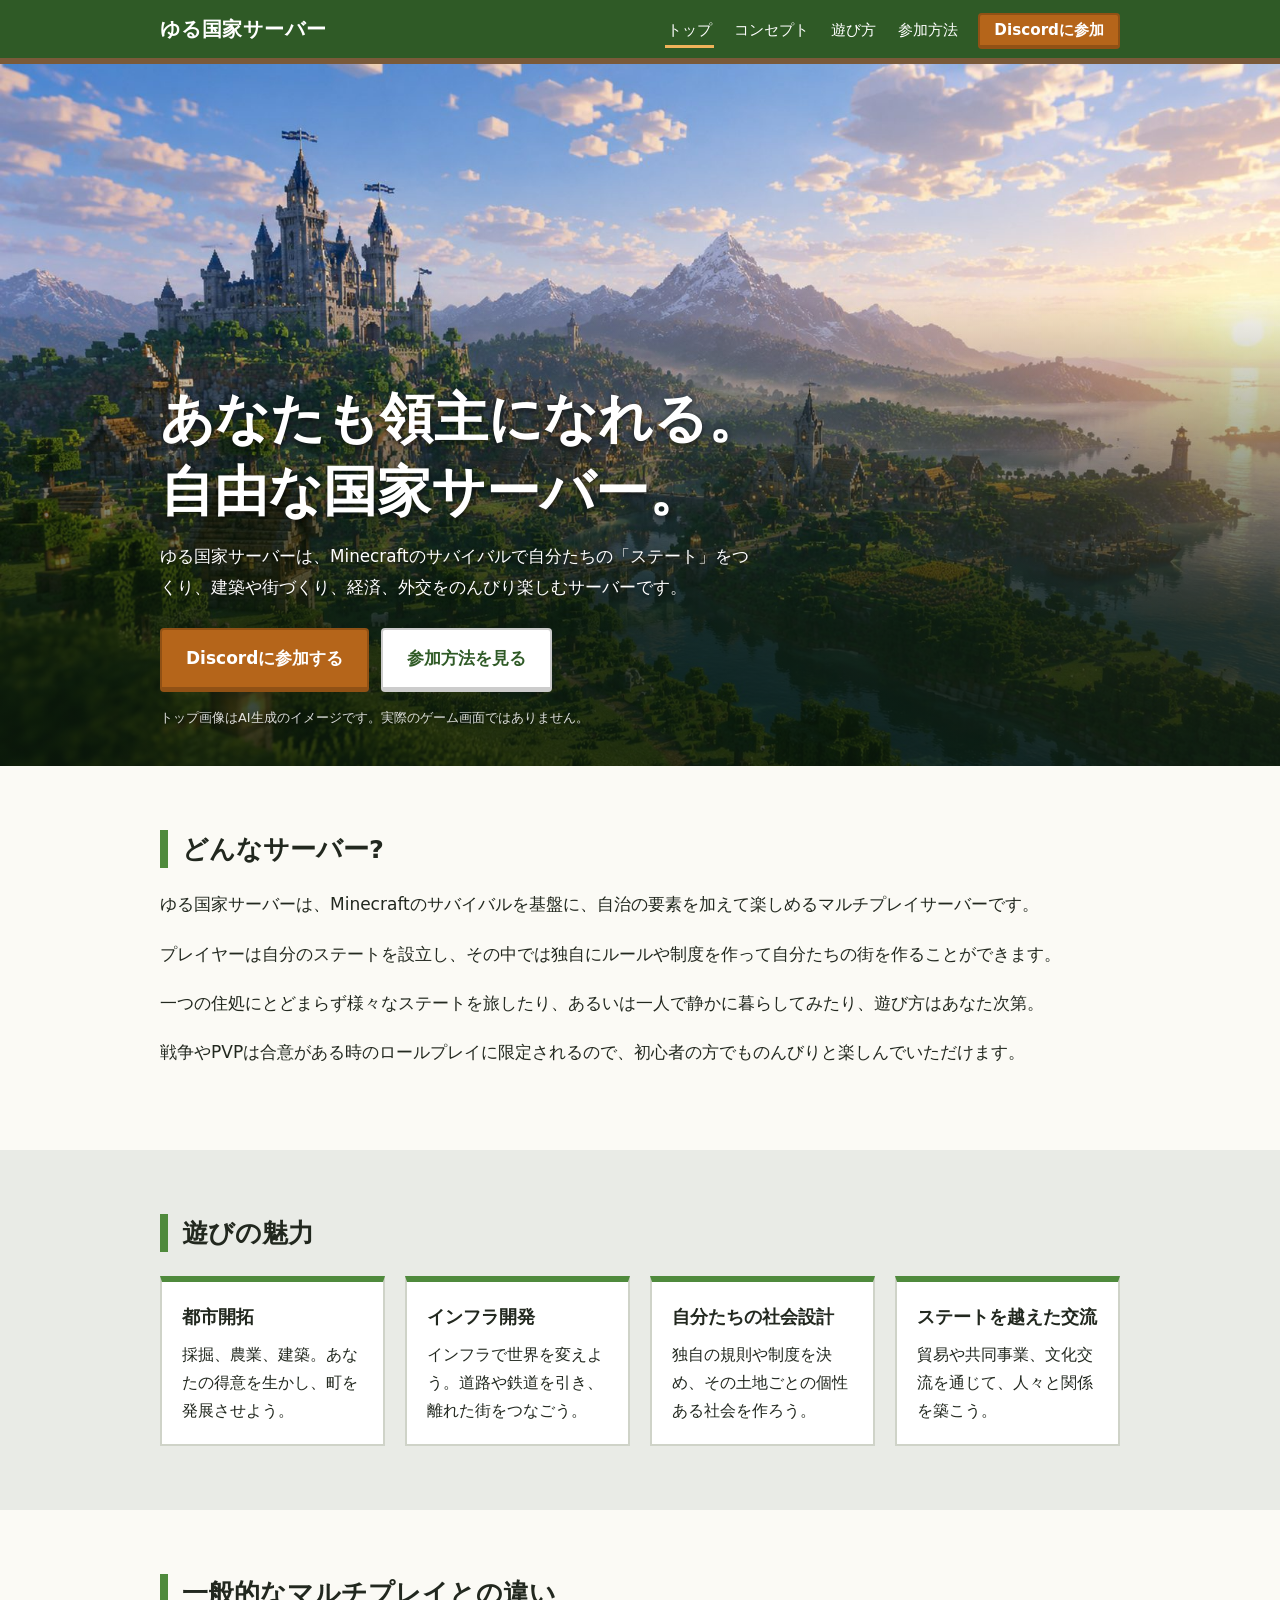
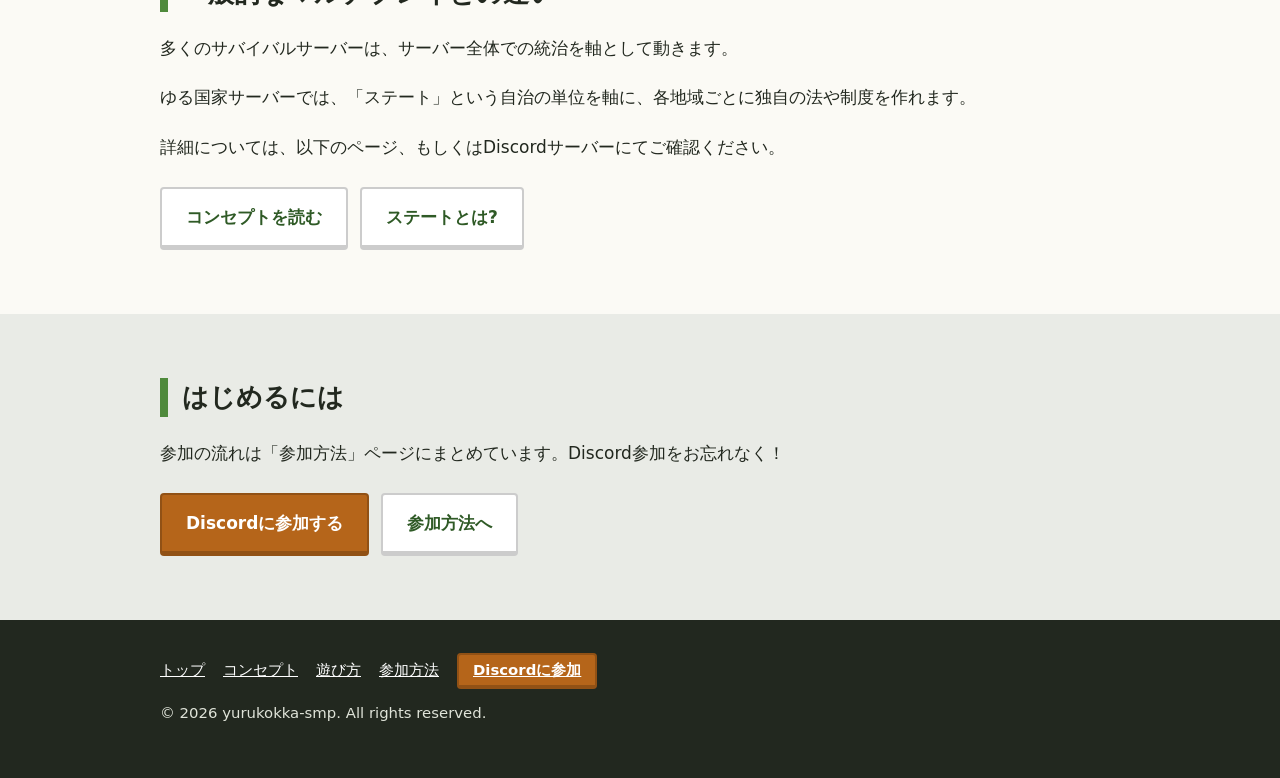
==== index.html @ f7d9934f "2.5 文章をさらに校正" ====
<!doctype html>
<html lang="ja">
    <head>
        <meta charset="utf-8" />
        <meta name="viewport" content="width=device-width,initial-scale=1" />
        <title>ゆる国家サーバー | Minecraft 国家サーバー</title>
        <meta
            name="description"
            content="あなたも領主になれる。自由な国家サーバー。"
        />
        <link rel="stylesheet" href="assets/css/style.css" />
    </head>
    <body>
        <header class="site">
            <div class="wrap">
                <a class="mark" href="index.html">ゆる国家サーバー</a>
                <nav aria-label="メインメニュー">
                    <ul>
                        <li><a href="index.html" aria-current="page">トップ</a></li>
                        <li><a href="about.html">コンセプト</a></li>
                        <li><a href="states.html">遊び方</a></li>
                        <li><a href="join.html">参加方法</a></li>
                        <li>
                            <a class="nav-btn" href="https://discord.gg/5CbJVYsCVV" target="_blank" rel="noopener"
                                >Discordに参加</a
                            >
                        </li>
                    </ul>
                </nav>
            </div>
        </header>
        <main>
            <div class="hero">
                <img
                    src="assets/images/hero.jpg"
                    width="1672"
                    height="941"
                    alt="夕日に照らされた、ブロックでできた城と町並み、湖と山々の風景(AI生成のイメージ画像)"
                    fetchpriority="high"
                />
                <div class="hero-text">
                    <div class="wrap">
                        <h1>あなたも領主になれる。<br />自由な国家サーバー。</h1>
                        <p>
                            ゆる国家サーバーは、Minecraftのサバイバルで自分たちの「ステート」をつくり、建築や街づくり、経済、外交をのんびり楽しむサーバーです。
                        </p>
                        <div class="btns">
                            <a class="btn" href="https://discord.gg/5CbJVYsCVV" target="_blank" rel="noopener"
                                >Discordに参加する</a
                            ><a class="btn sub" href="join.html">参加方法を見る</a>
                        </div>
                        <p class="cap">トップ画像はAI生成のイメージです。実際のゲーム画面ではありません。</p>
                    </div>
                </div>
            </div>
            <section class="block">
                <div class="wrap">
                    <h2>どんなサーバー?</h2>
                    <p>ゆる国家サーバーは、Minecraftのサバイバルを基盤に、自治の要素を加えて楽しめるマルチプレイサーバーです。</p>
                    <p>プレイヤーは自分のステートを設立し、その中では独自にルールや制度を作って自分たちの街を作ることができます。</p>
                    <p>一つの住処にとどまらず様々なステートを旅したり、あるいは一人で静かに暮らしてみたり、遊び方はあなた次第。</p>
                    <p>戦争やPVPは合意がある時のロールプレイに限定されるので、初心者の方でものんびりと楽しんでいただけます。</p>
                </div>
            </section>
            <section class="block alt">
                <div class="wrap">
                    <h2>遊びの魅力</h2>
                    <div class="grid">
                        <div class="card">
                            <h3>都市開拓</h3>
                            <p>採掘、農業、建築。あなたの得意を生かし、町を発展させよう。</p>
                        </div>
                        <div class="card">
                            <h3>インフラ開発</h3>
                            <p>インフラで世界を変えよう。道路や鉄道を引き、離れた街をつなごう。</p>
                        </div>
                        <div class="card">
                            <h3>自分たちの社会設計</h3>
                            <p>独自の規則や制度を決め、その土地ごとの個性ある社会を作ろう。</p>
                        </div>
                        <div class="card">
                            <h3>ステートを越えた交流</h3>
                            <p>貿易や共同事業、文化交流を通じて、人々と関係を築こう。</p>
                        </div>
                    </div>
                </div>
            </section>
            <section class="block">
                <div class="wrap">
                    <h2>一般的なマルチプレイとの違い</h2>
                    <p>多くのサバイバルサーバーは、サーバー全体での統治を軸として動きます。</p>
                    <p>ゆる国家サーバーでは、「ステート」という自治の単位を軸に、各地域ごとに独自の法や制度を作れます。</p>
                    <p>詳細については、以下のページ、もしくはDiscordサーバーにてご確認ください。</p>
                    <div class="btns">
                        <a class="btn sub" href="about.html">コンセプトを読む</a
                        ><a class="btn sub" href="states.html">ステートとは?</a>
                    </div>
                </div>
            </section>
            <section class="block alt">
                <div class="wrap">
                    <h2>はじめるには</h2>
                    <p>参加の流れは「参加方法」ページにまとめています。Discord参加をお忘れなく！</p>
                    <div class="btns">
                        <a class="btn" href="https://discord.gg/5CbJVYsCVV" target="_blank" rel="noopener"
                            >Discordに参加する</a
                        ><a class="btn sub" href="join.html">参加方法へ</a>
                    </div>
                </div>
            </section>
        </main>
        <footer class="site">
            <div class="wrap">
                <ul>
                    <li><a href="index.html">トップ</a></li>
                    <li><a href="about.html">コンセプト</a></li>
                    <li><a href="states.html">遊び方</a></li>
                    <li><a href="join.html">参加方法</a></li>
                    <li>
                        <a class="nav-btn" href="https://discord.gg/5CbJVYsCVV" target="_blank" rel="noopener"
                            >Discordに参加</a
                        >
                    </li>
                </ul>
                <p>© 2026 yurukokka-smp. All rights reserved.</p>
            </div>
        </footer>
        <script src="assets/js/main.js"></script>
    </body>
</html>
---- assets/css/style.css ----
/* ゆる国家サーバー 共通スタイル。色は :root の変数だけ直せば全体に反映されます */
:root{--grass:#4f8a3c;--grass-d:#2f5a26;--dirt:#7a5a3a;--stone:#e9ebe6;--sky:#bfe1f2;--ink:#22281f;--paper:#fbfaf5;--accent:#b5651a;--line:#cfd3c8}
*{box-sizing:border-box}
html{scroll-behavior:smooth}
body{margin:0;background:var(--paper);color:var(--ink);font:17px/1.9 "Hiragino Sans","Yu Gothic UI","Meiryo",system-ui,sans-serif;overflow-wrap:anywhere}
img{max-width:100%;height:auto}
a{color:var(--grass-d)}
:focus-visible{outline:3px solid var(--accent);outline-offset:2px}
.wrap{max-width:1000px;margin:0 auto;padding:0 20px}
header.site{background:var(--grass-d);color:#fff;border-bottom:6px solid var(--dirt)}
header.site .wrap{display:flex;flex-wrap:wrap;align-items:center;justify-content:space-between;gap:8px 20px;padding-top:10px;padding-bottom:10px}
.mark{font-weight:900;font-size:1.25rem;color:#fff;text-decoration:none;letter-spacing:.04em}
nav ul{display:flex;flex-wrap:wrap;gap:4px 18px;list-style:none;margin:0;padding:0}
nav a{color:#fff;text-decoration:none;padding:6px 2px;border-bottom:3px solid transparent;font-size:.95rem}
nav a:hover,nav a[aria-current]{border-bottom-color:#f0b35a}
.nav-btn{background:var(--accent);border:2px solid #0003 !important;border-bottom-width:4px !important;border-radius:4px;padding:6px 14px !important;font-weight:700}
.hero{position:relative;background:#16301a;color:#fff}
.hero img{display:block;width:100%;height:min(78vh,720px);min-height:420px;object-fit:cover;object-position:30% 40%}
.hero-text{position:absolute;inset:auto 0 0 0;padding:90px 0 36px;background:linear-gradient(#0000,#0b1a0ccc 70%)}
.hero h1{font-size:clamp(1.8rem,5.5vw,3.4rem);line-height:1.35;margin:0 0 12px;text-shadow:0 2px 6px #000a}
.hero p{max-width:36em;font-size:1.05rem;margin:0;text-shadow:0 1px 4px #000a}
.hero .cap{font-size:.8rem;margin-top:14px;opacity:.85}
.page-head{background:var(--stone);border-bottom:1px solid var(--line);padding:48px 0 36px}
.page-head h1{margin:0 0 8px;font-size:clamp(1.7rem,4.5vw,2.4rem);line-height:1.4}
.page-head p{margin:0;max-width:36em}
.btns{display:flex;flex-wrap:wrap;gap:12px;margin-top:24px}
.btn{display:inline-block;padding:12px 24px;background:var(--accent);color:#fff;text-decoration:none;font-weight:700;border:2px solid #0003;border-bottom-width:5px;border-radius:4px}
.btn:hover{filter:brightness(1.1)}
.btn.sub{background:#fff;color:var(--grass-d)}
section.block{padding:64px 0}
section.alt{background:var(--stone)}
h2{font-size:1.6rem;line-height:1.5;margin:0 0 20px;padding-left:14px;border-left:8px solid var(--grass)}
.grid{display:grid;grid-template-columns:repeat(auto-fit,minmax(220px,1fr));gap:20px;margin-top:24px}
.card{background:#fff;border:2px solid var(--line);border-top:6px solid var(--grass);padding:18px 20px}
.card h3{margin:0 0 6px;font-size:1.15rem}
.card p{margin:0;font-size:.98rem;line-height:1.8}
.slot{display:flex;align-items:center;justify-content:center;text-align:center;min-height:180px;background:repeating-conic-gradient(#d9ddd2 0 25%,#e9ebe6 0 50%) 0 0/32px 32px;border:2px dashed var(--grass-d);color:var(--grass-d);font-size:.9rem;padding:12px;margin:20px 0}
.steps{padding-left:1.4em}
.steps li{margin-bottom:10px}
dl.terms dt{font-weight:700;margin-top:16px}
dl.terms dd{margin:2px 0 0}
footer.site{background:var(--ink);color:#dfe3d8;padding:36px 0;font-size:.93rem}
footer.site a{color:#fff}
footer.site ul{list-style:none;display:flex;flex-wrap:wrap;gap:6px 18px;padding:0;margin:0 0 14px}
@media(max-width:600px){body{font-size:16px}.hero img{min-height:560px;object-position:22% 40%}.hero-text{padding-top:60px}section.block{padding:44px 0}}
@media(prefers-reduced-motion:reduce){html{scroll-behavior:auto}}
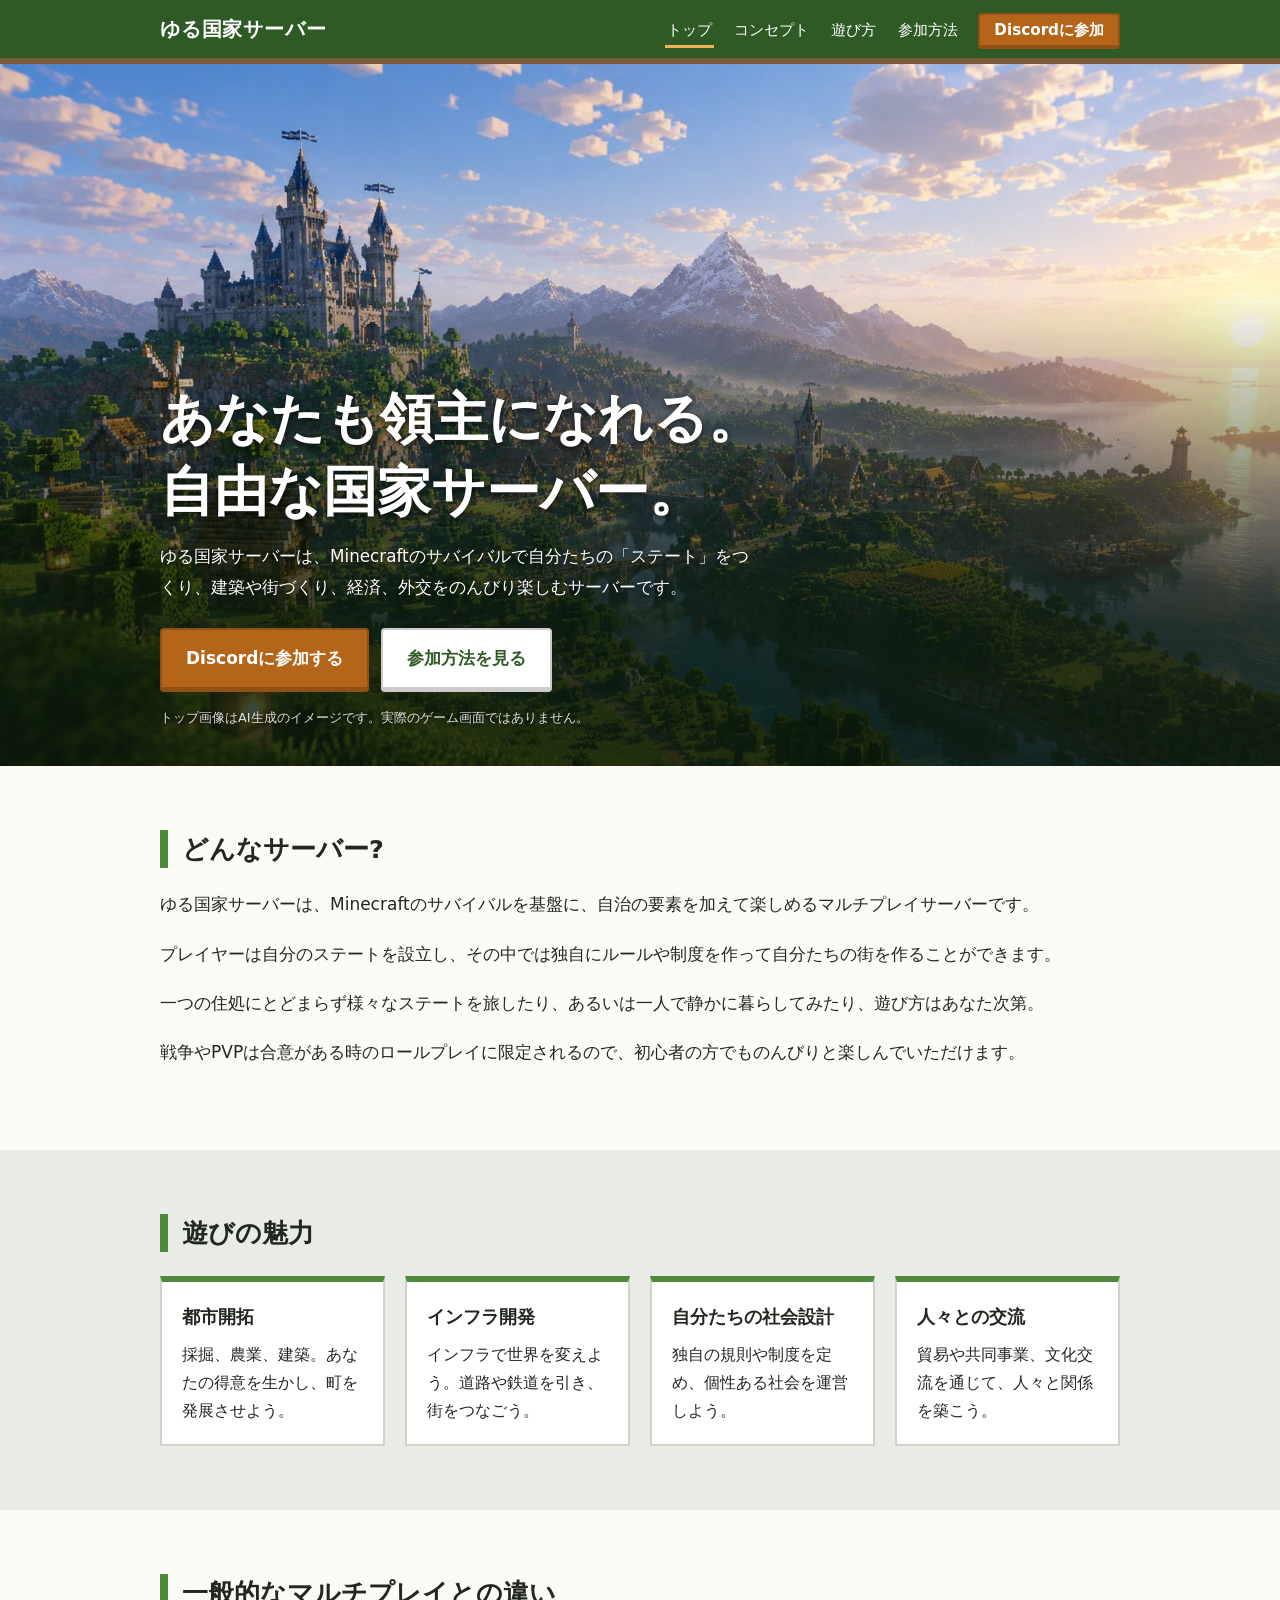
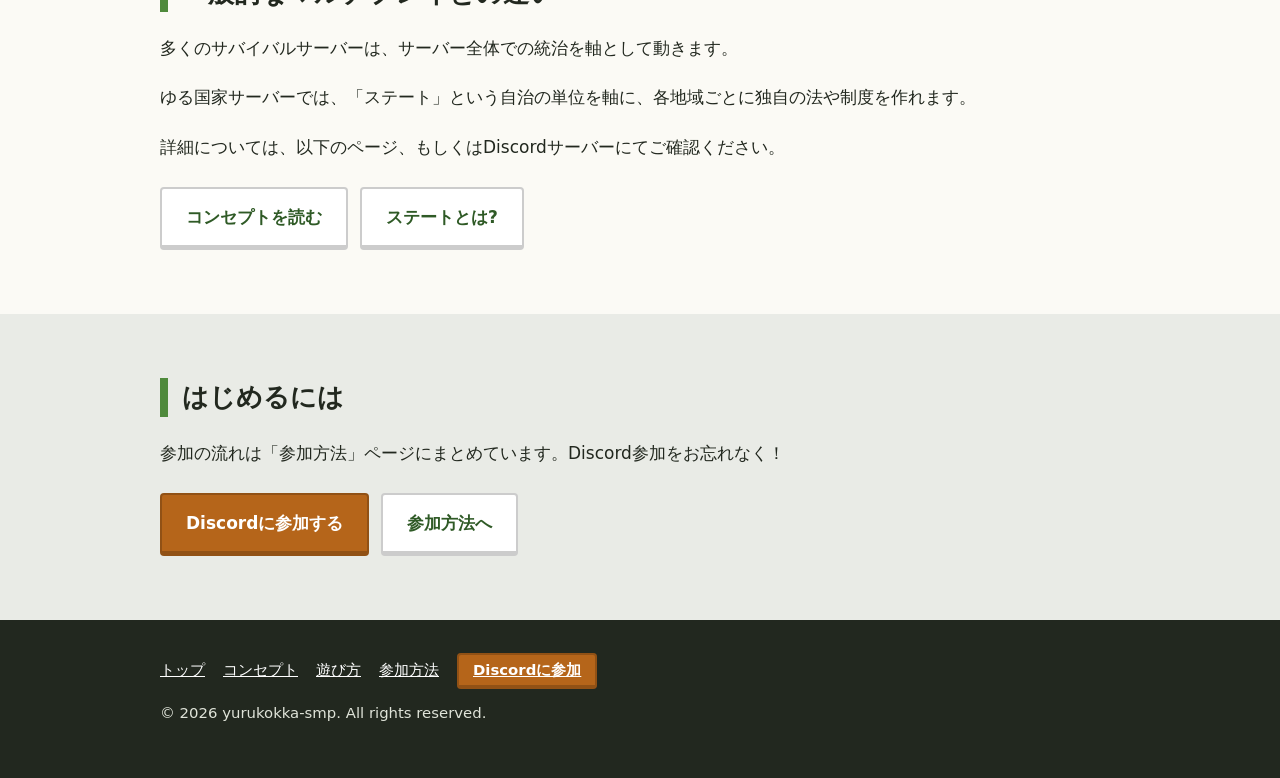
==== commit 63433b71: "2.7 文章を修正" ====
--- a/index.html
+++ b/index.html
@@ -2,13 +2,12 @@
 <html lang="ja">
     <head>
         <meta charset="utf-8" />
+        <meta name="author" content="paper3094">
         <meta name="viewport" content="width=device-width,initial-scale=1" />
         <title>ゆる国家サーバー | Minecraft 国家サーバー</title>
-        <meta
-            name="description"
-            content="あなたも領主になれる。自由な国家サーバー。"
-        />
+        <meta name="description" content="あなたも領主になれる。自由な国家サーバー。"/>
         <link rel="stylesheet" href="assets/css/style.css" />
+        <link rel="icon" href="assets/images/favicon.ico">
     </head>
     <body>
         <header class="site">
@@ -72,14 +71,14 @@
                         </div>
                         <div class="card">
                             <h3>インフラ開発</h3>
-                            <p>インフラで世界を変えよう。道路や鉄道を引き、離れた街をつなごう。</p>
+                            <p>インフラで世界を変えよう。道路や鉄道を引き、街をつなごう。</p>
                         </div>
                         <div class="card">
                             <h3>自分たちの社会設計</h3>
-                            <p>独自の規則や制度を決め、その土地ごとの個性ある社会を作ろう。</p>
+                            <p>独自の規則や制度を定め、個性ある社会を運営しよう。</p>
                         </div>
                         <div class="card">
-                            <h3>ステートを越えた交流</h3>
+                            <h3>人々との交流</h3>
                             <p>貿易や共同事業、文化交流を通じて、人々と関係を築こう。</p>
                         </div>
                     </div>
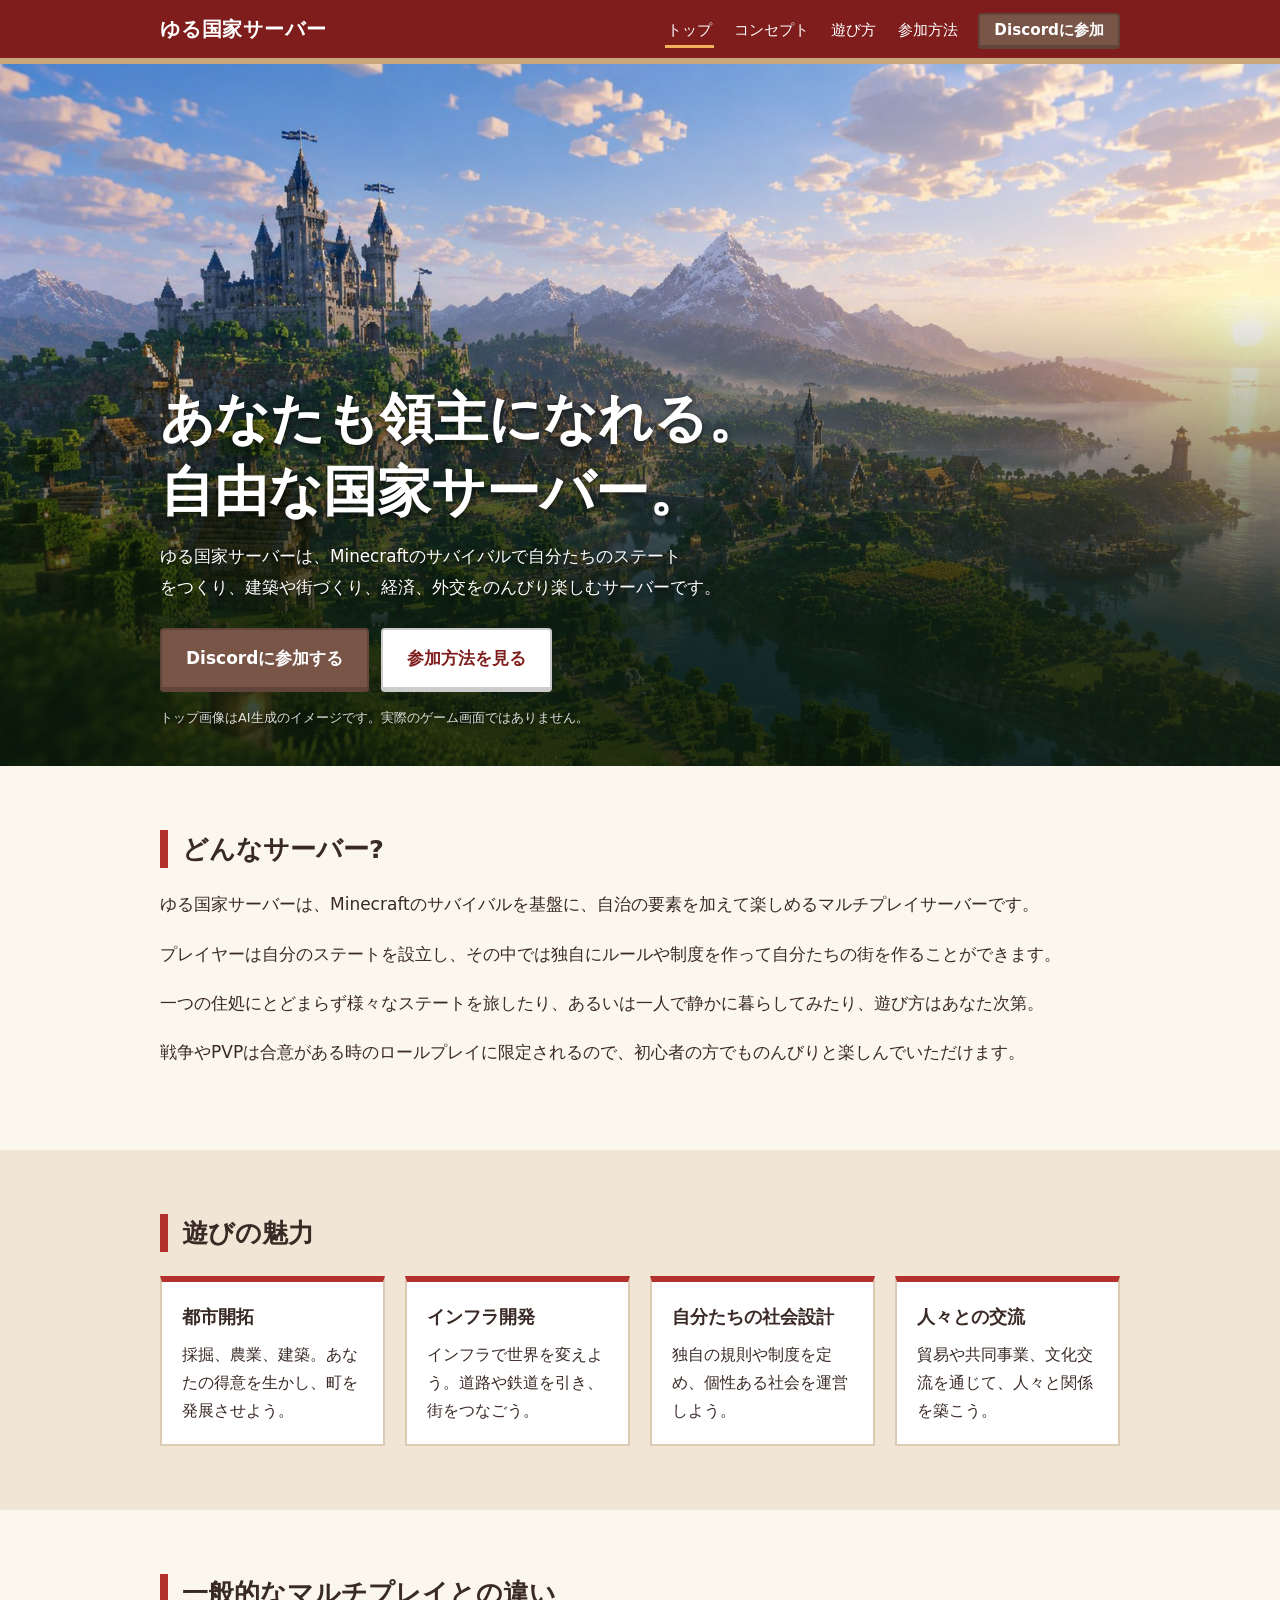
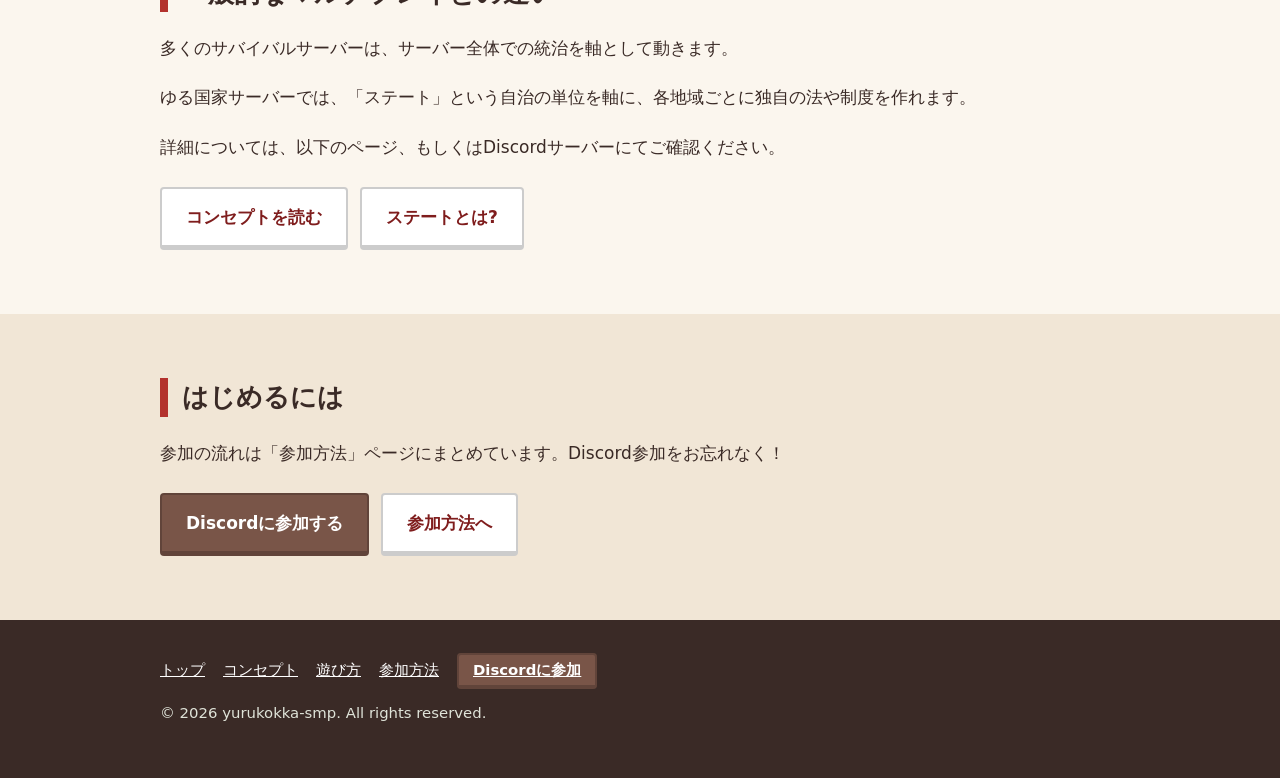
==== commit 5f784596: "3.3" ====
--- a/index.html
+++ b/index.html
@@ -41,7 +41,7 @@
                     <div class="wrap">
                         <h1>あなたも領主になれる。<br />自由な国家サーバー。</h1>
                         <p>
-                            ゆる国家サーバーは、Minecraftのサバイバルで自分たちの「ステート」をつくり、建築や街づくり、経済、外交をのんびり楽しむサーバーです。
+                            ゆる国家サーバーは、Minecraftのサバイバルで自分たちのステート<br />をつくり、建築や街づくり、経済、外交をのんびり楽しむサーバーです。
                         </p>
                         <div class="btns">
                             <a class="btn" href="https://discord.gg/5CbJVYsCVV" target="_blank" rel="noopener"
--- a/assets/css/style.css
+++ b/assets/css/style.css
@@ -1,46 +1,266 @@
 /* ゆる国家サーバー 共通スタイル。色は :root の変数だけ直せば全体に反映されます */
-:root{--grass:#4f8a3c;--grass-d:#2f5a26;--dirt:#7a5a3a;--stone:#e9ebe6;--sky:#bfe1f2;--ink:#22281f;--paper:#fbfaf5;--accent:#b5651a;--line:#cfd3c8}
-*{box-sizing:border-box}
-html{scroll-behavior:smooth}
-body{margin:0;background:var(--paper);color:var(--ink);font:17px/1.9 "Hiragino Sans","Yu Gothic UI","Meiryo",system-ui,sans-serif;overflow-wrap:anywhere}
-img{max-width:100%;height:auto}
-a{color:var(--grass-d)}
-:focus-visible{outline:3px solid var(--accent);outline-offset:2px}
-.wrap{max-width:1000px;margin:0 auto;padding:0 20px}
-header.site{background:var(--grass-d);color:#fff;border-bottom:6px solid var(--dirt)}
-header.site .wrap{display:flex;flex-wrap:wrap;align-items:center;justify-content:space-between;gap:8px 20px;padding-top:10px;padding-bottom:10px}
-.mark{font-weight:900;font-size:1.25rem;color:#fff;text-decoration:none;letter-spacing:.04em}
-nav ul{display:flex;flex-wrap:wrap;gap:4px 18px;list-style:none;margin:0;padding:0}
-nav a{color:#fff;text-decoration:none;padding:6px 2px;border-bottom:3px solid transparent;font-size:.95rem}
-nav a:hover,nav a[aria-current]{border-bottom-color:#f0b35a}
-.nav-btn{background:var(--accent);border:2px solid #0003 !important;border-bottom-width:4px !important;border-radius:4px;padding:6px 14px !important;font-weight:700}
-.hero{position:relative;background:#16301a;color:#fff}
-.hero img{display:block;width:100%;height:min(78vh,720px);min-height:420px;object-fit:cover;object-position:30% 40%}
-.hero-text{position:absolute;inset:auto 0 0 0;padding:90px 0 36px;background:linear-gradient(#0000,#0b1a0ccc 70%)}
-.hero h1{font-size:clamp(1.8rem,5.5vw,3.4rem);line-height:1.35;margin:0 0 12px;text-shadow:0 2px 6px #000a}
-.hero p{max-width:36em;font-size:1.05rem;margin:0;text-shadow:0 1px 4px #000a}
-.hero .cap{font-size:.8rem;margin-top:14px;opacity:.85}
-.page-head{background:var(--stone);border-bottom:1px solid var(--line);padding:48px 0 36px}
-.page-head h1{margin:0 0 8px;font-size:clamp(1.7rem,4.5vw,2.4rem);line-height:1.4}
-.page-head p{margin:0;max-width:36em}
-.btns{display:flex;flex-wrap:wrap;gap:12px;margin-top:24px}
-.btn{display:inline-block;padding:12px 24px;background:var(--accent);color:#fff;text-decoration:none;font-weight:700;border:2px solid #0003;border-bottom-width:5px;border-radius:4px}
-.btn:hover{filter:brightness(1.1)}
-.btn.sub{background:#fff;color:var(--grass-d)}
-section.block{padding:64px 0}
-section.alt{background:var(--stone)}
-h2{font-size:1.6rem;line-height:1.5;margin:0 0 20px;padding-left:14px;border-left:8px solid var(--grass)}
-.grid{display:grid;grid-template-columns:repeat(auto-fit,minmax(220px,1fr));gap:20px;margin-top:24px}
-.card{background:#fff;border:2px solid var(--line);border-top:6px solid var(--grass);padding:18px 20px}
-.card h3{margin:0 0 6px;font-size:1.15rem}
-.card p{margin:0;font-size:.98rem;line-height:1.8}
-.slot{display:flex;align-items:center;justify-content:center;text-align:center;min-height:180px;background:repeating-conic-gradient(#d9ddd2 0 25%,#e9ebe6 0 50%) 0 0/32px 32px;border:2px dashed var(--grass-d);color:var(--grass-d);font-size:.9rem;padding:12px;margin:20px 0}
-.steps{padding-left:1.4em}
-.steps li{margin-bottom:10px}
-dl.terms dt{font-weight:700;margin-top:16px}
-dl.terms dd{margin:2px 0 0}
-footer.site{background:var(--ink);color:#dfe3d8;padding:36px 0;font-size:.93rem}
-footer.site a{color:#fff}
-footer.site ul{list-style:none;display:flex;flex-wrap:wrap;gap:6px 18px;padding:0;margin:0 0 14px}
-@media(max-width:600px){body{font-size:16px}.hero img{min-height:560px;object-position:22% 40%}.hero-text{padding-top:60px}section.block{padding:44px 0}}
-@media(prefers-reduced-motion:reduce){html{scroll-behavior:auto}}
+:root{
+  /* 変数名は旧テーマのまま。役割は右のコメントを参照 */
+  --grass:#b3322d;   /* 見出しの線・カードの上線 */
+  --grass-d:#7f1d1d; /* ヘッダー背景・リンク・文字色付きボタン */
+  --dirt:#c9a77c;    /* ヘッダー下線 */
+  --stone:#f1e6d6;   /* 交互セクション・ページ見出しの背景 */
+  --sky:#f7efe3;     /* 予備(現在未使用) */
+  --ink:#3a2a26;     /* 本文 */
+  --paper:#fbf6ee;   /* ページ背景 */
+  --accent:#795548;  /* ボタン・フォーカス */
+  --line:#dccbb2;    /* 罫線 */
+}
+* {
+    box-sizing: border-box;
+}
+html {
+    scroll-behavior: smooth;
+}
+body {
+    margin: 0;
+    background: var(--paper);
+    color: var(--ink);
+    font:
+        17px/1.9 "Hiragino Sans",
+        "Yu Gothic UI",
+        "Meiryo",
+        system-ui,
+        sans-serif;
+    overflow-wrap: anywhere;
+}
+img {
+    max-width: 100%;
+    height: auto;
+}
+a {
+    color: var(--grass-d);
+}
+:focus-visible {
+    outline: 3px solid var(--accent);
+    outline-offset: 2px;
+}
+.wrap {
+    max-width: 1000px;
+    margin: 0 auto;
+    padding: 0 20px;
+}
+header.site {
+    background: var(--grass-d);
+    color: #fff;
+    border-bottom: 6px solid var(--dirt);
+}
+header.site .wrap {
+    display: flex;
+    flex-wrap: wrap;
+    align-items: center;
+    justify-content: space-between;
+    gap: 8px 20px;
+    padding-top: 10px;
+    padding-bottom: 10px;
+}
+.mark {
+    font-weight: 900;
+    font-size: 1.25rem;
+    color: #fff;
+    text-decoration: none;
+    letter-spacing: 0.04em;
+}
+nav ul {
+    display: flex;
+    flex-wrap: wrap;
+    gap: 4px 18px;
+    list-style: none;
+    margin: 0;
+    padding: 0;
+}
+nav a {
+    color: #fff;
+    text-decoration: none;
+    padding: 6px 2px;
+    border-bottom: 3px solid transparent;
+    font-size: 0.95rem;
+}
+nav a:hover,
+nav a[aria-current] {
+    border-bottom-color: #f0b35a;
+}
+.nav-btn {
+    background: var(--accent);
+    border: 2px solid #0003 !important;
+    border-bottom-width: 4px !important;
+    border-radius: 4px;
+    padding: 6px 14px !important;
+    font-weight: 700;
+}
+.hero {
+    position: relative;
+    background: #16301a;
+    color: #fff;
+}
+.hero img {
+    display: block;
+    width: 100%;
+    height: min(78vh, 720px);
+    min-height: 420px;
+    object-fit: cover;
+    object-position: 30% 40%;
+}
+.hero-text {
+    position: absolute;
+    inset: auto 0 0 0;
+    padding: 90px 0 36px;
+    background: linear-gradient(#0000, #0b1a0ccc 70%);
+}
+.hero h1 {
+    font-size: clamp(1.8rem, 5.5vw, 3.4rem);
+    line-height: 1.35;
+    margin: 0 0 12px;
+    text-shadow: 0 2px 6px #000a;
+}
+.hero p {
+    max-width: 36em;
+    font-size: 1.05rem;
+    margin: 0;
+    text-shadow: 0 1px 4px #000a;
+}
+.hero .cap {
+    font-size: 0.8rem;
+    margin-top: 14px;
+    opacity: 0.85;
+}
+.page-head {
+    background: var(--stone);
+    border-bottom: 1px solid var(--line);
+    padding: 48px 0 36px;
+}
+.page-head h1 {
+    margin: 0 0 8px;
+    font-size: clamp(1.7rem, 4.5vw, 2.4rem);
+    line-height: 1.4;
+}
+.page-head p {
+    margin: 0;
+    max-width: 36em;
+}
+.btns {
+    display: flex;
+    flex-wrap: wrap;
+    gap: 12px;
+    margin-top: 24px;
+}
+.btn {
+    display: inline-block;
+    padding: 12px 24px;
+    background: var(--accent);
+    color: #fff;
+    text-decoration: none;
+    font-weight: 700;
+    border: 2px solid #0003;
+    border-bottom-width: 5px;
+    border-radius: 4px;
+}
+.btn:hover {
+    filter: brightness(1.1);
+}
+.btn.sub {
+    background: #fff;
+    color: var(--grass-d);
+}
+section.block {
+    padding: 64px 0;
+}
+section.alt {
+    background: var(--stone);
+}
+h2 {
+    font-size: 1.6rem;
+    line-height: 1.5;
+    margin: 0 0 20px;
+    padding-left: 14px;
+    border-left: 8px solid var(--grass);
+}
+.grid {
+    display: grid;
+    grid-template-columns: repeat(auto-fit, minmax(220px, 1fr));
+    gap: 20px;
+    margin-top: 24px;
+}
+.card {
+    background: #fff;
+    border: 2px solid var(--line);
+    border-top: 6px solid var(--grass);
+    padding: 18px 20px;
+}
+.card h3 {
+    margin: 0 0 6px;
+    font-size: 1.15rem;
+}
+.card p {
+    margin: 0;
+    font-size: 0.98rem;
+    line-height: 1.8;
+}
+.slot {
+    display: flex;
+    align-items: center;
+    justify-content: center;
+    text-align: center;
+    min-height: 180px;
+    background: repeating-conic-gradient(#d9ddd2 0 25%, #e9ebe6 0 50%) 0 0/32px 32px;
+    border: 2px dashed var(--grass-d);
+    color: var(--grass-d);
+    font-size: 0.9rem;
+    padding: 12px;
+    margin: 20px 0;
+}
+.steps {
+    padding-left: 1.4em;
+}
+.steps li {
+    margin-bottom: 10px;
+}
+dl.terms dt {
+    font-weight: 700;
+    margin-top: 16px;
+}
+dl.terms dd {
+    margin: 2px 0 0;
+}
+footer.site {
+    background: var(--ink);
+    color: #dfe3d8;
+    padding: 36px 0;
+    font-size: 0.93rem;
+}
+footer.site a {
+    color: #fff;
+}
+footer.site ul {
+    list-style: none;
+    display: flex;
+    flex-wrap: wrap;
+    gap: 6px 18px;
+    padding: 0;
+    margin: 0 0 14px;
+}
+@media (max-width: 600px) {
+    body {
+        font-size: 16px;
+    }
+    .hero img {
+        min-height: 560px;
+        object-position: 22% 40%;
+    }
+    .hero-text {
+        padding-top: 60px;
+    }
+    section.block {
+        padding: 44px 0;
+    }
+}
+@media (prefers-reduced-motion: reduce) {
+    html {
+        scroll-behavior: auto;
+    }
+}
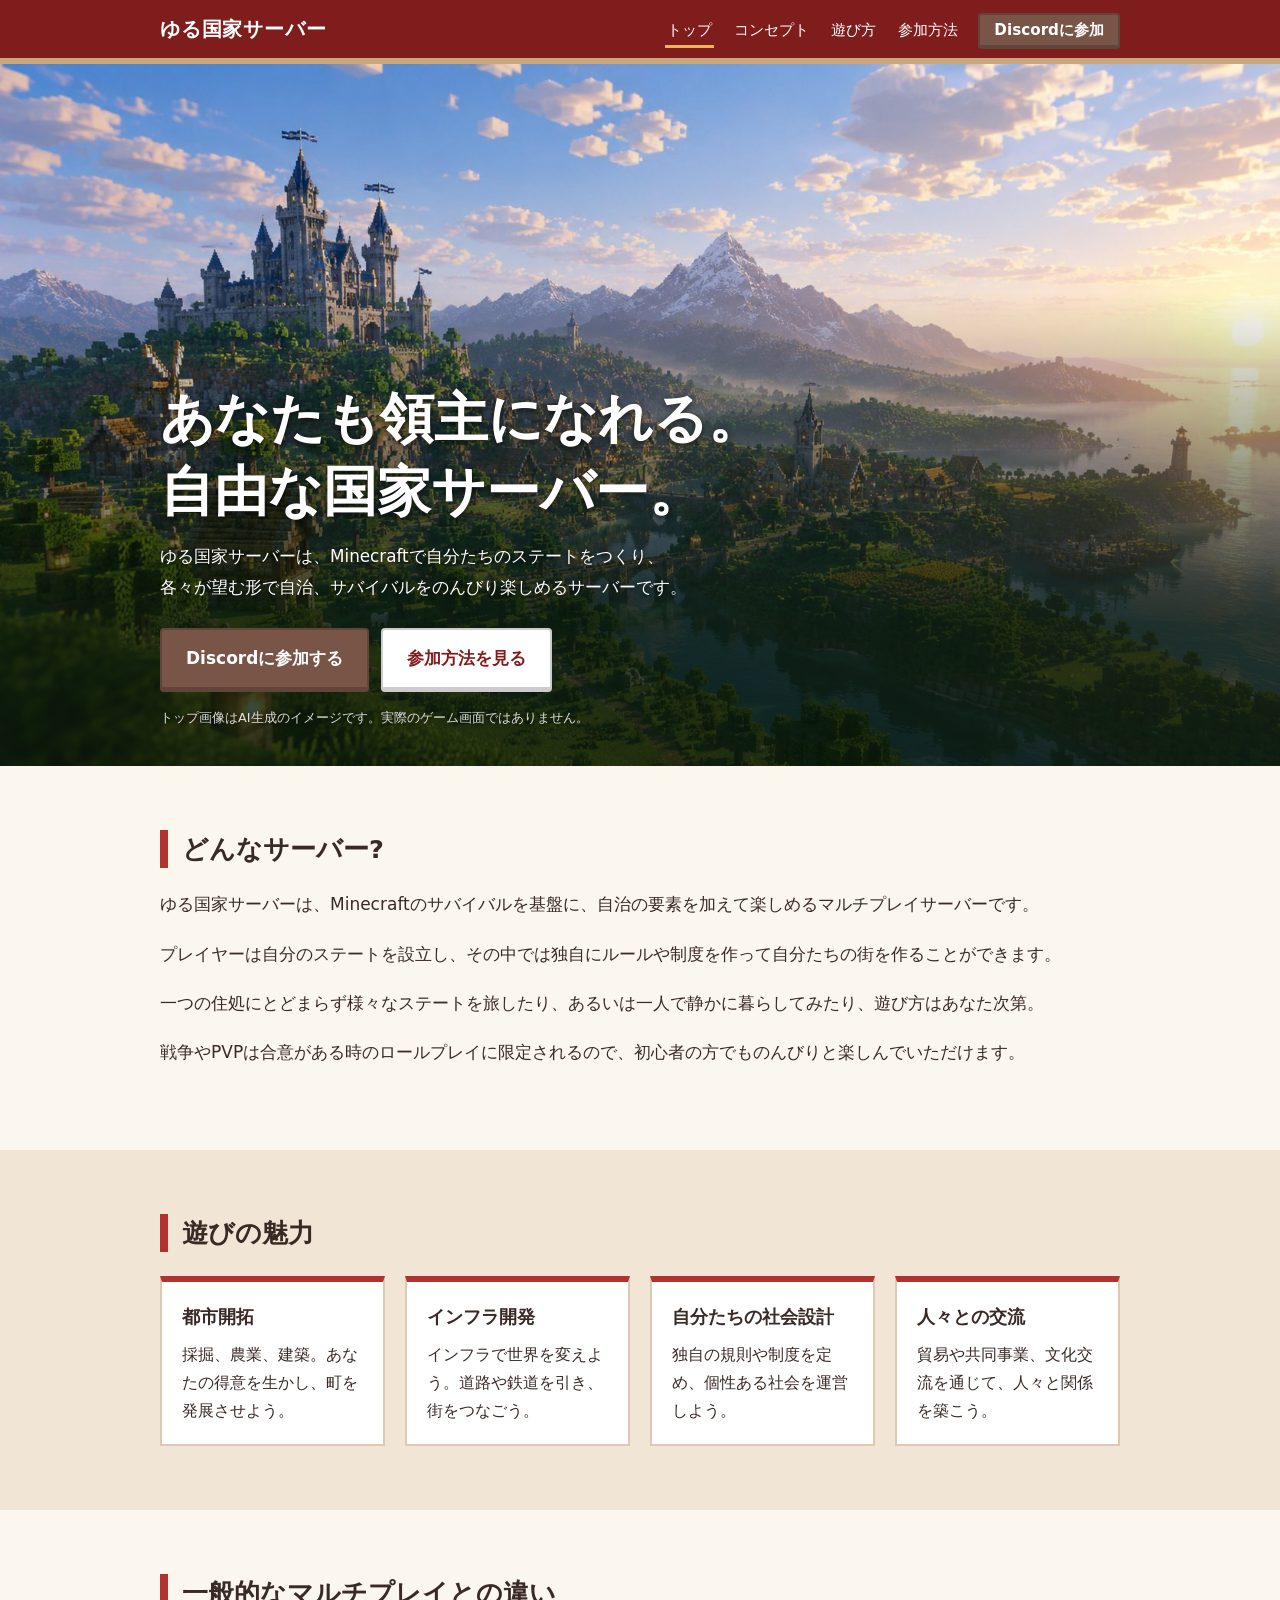
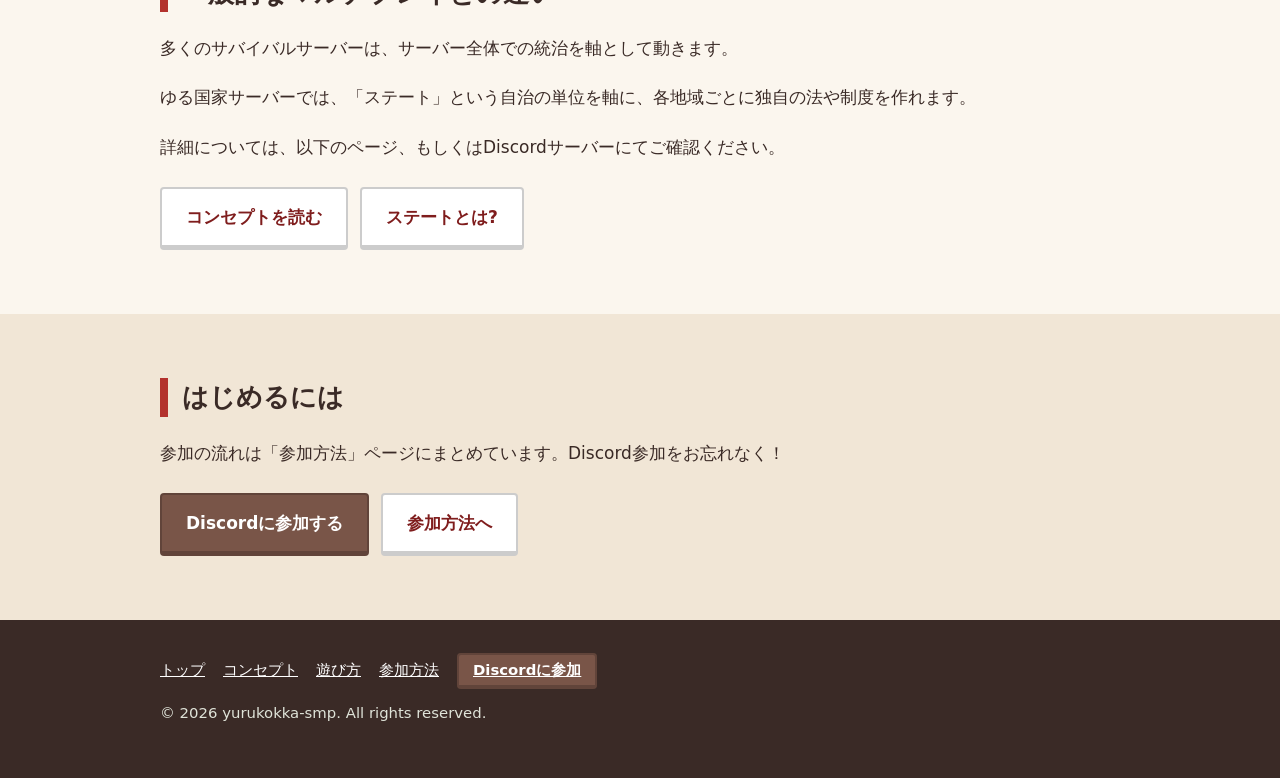
==== commit 3c105807: "3.5" ====
--- a/index.html
+++ b/index.html
@@ -41,7 +41,7 @@
                     <div class="wrap">
                         <h1>あなたも領主になれる。<br />自由な国家サーバー。</h1>
                         <p>
-                            ゆる国家サーバーは、Minecraftのサバイバルで自分たちのステート<br />をつくり、建築や街づくり、経済、外交をのんびり楽しむサーバーです。
+                            ゆる国家サーバーは、Minecraftで自分たちのステートをつくり、<br />各々が望む形で自治、サバイバルをのんびり楽しめるサーバーです。
                         </p>
                         <div class="btns">
                             <a class="btn" href="https://discord.gg/5CbJVYsCVV" target="_blank" rel="noopener"
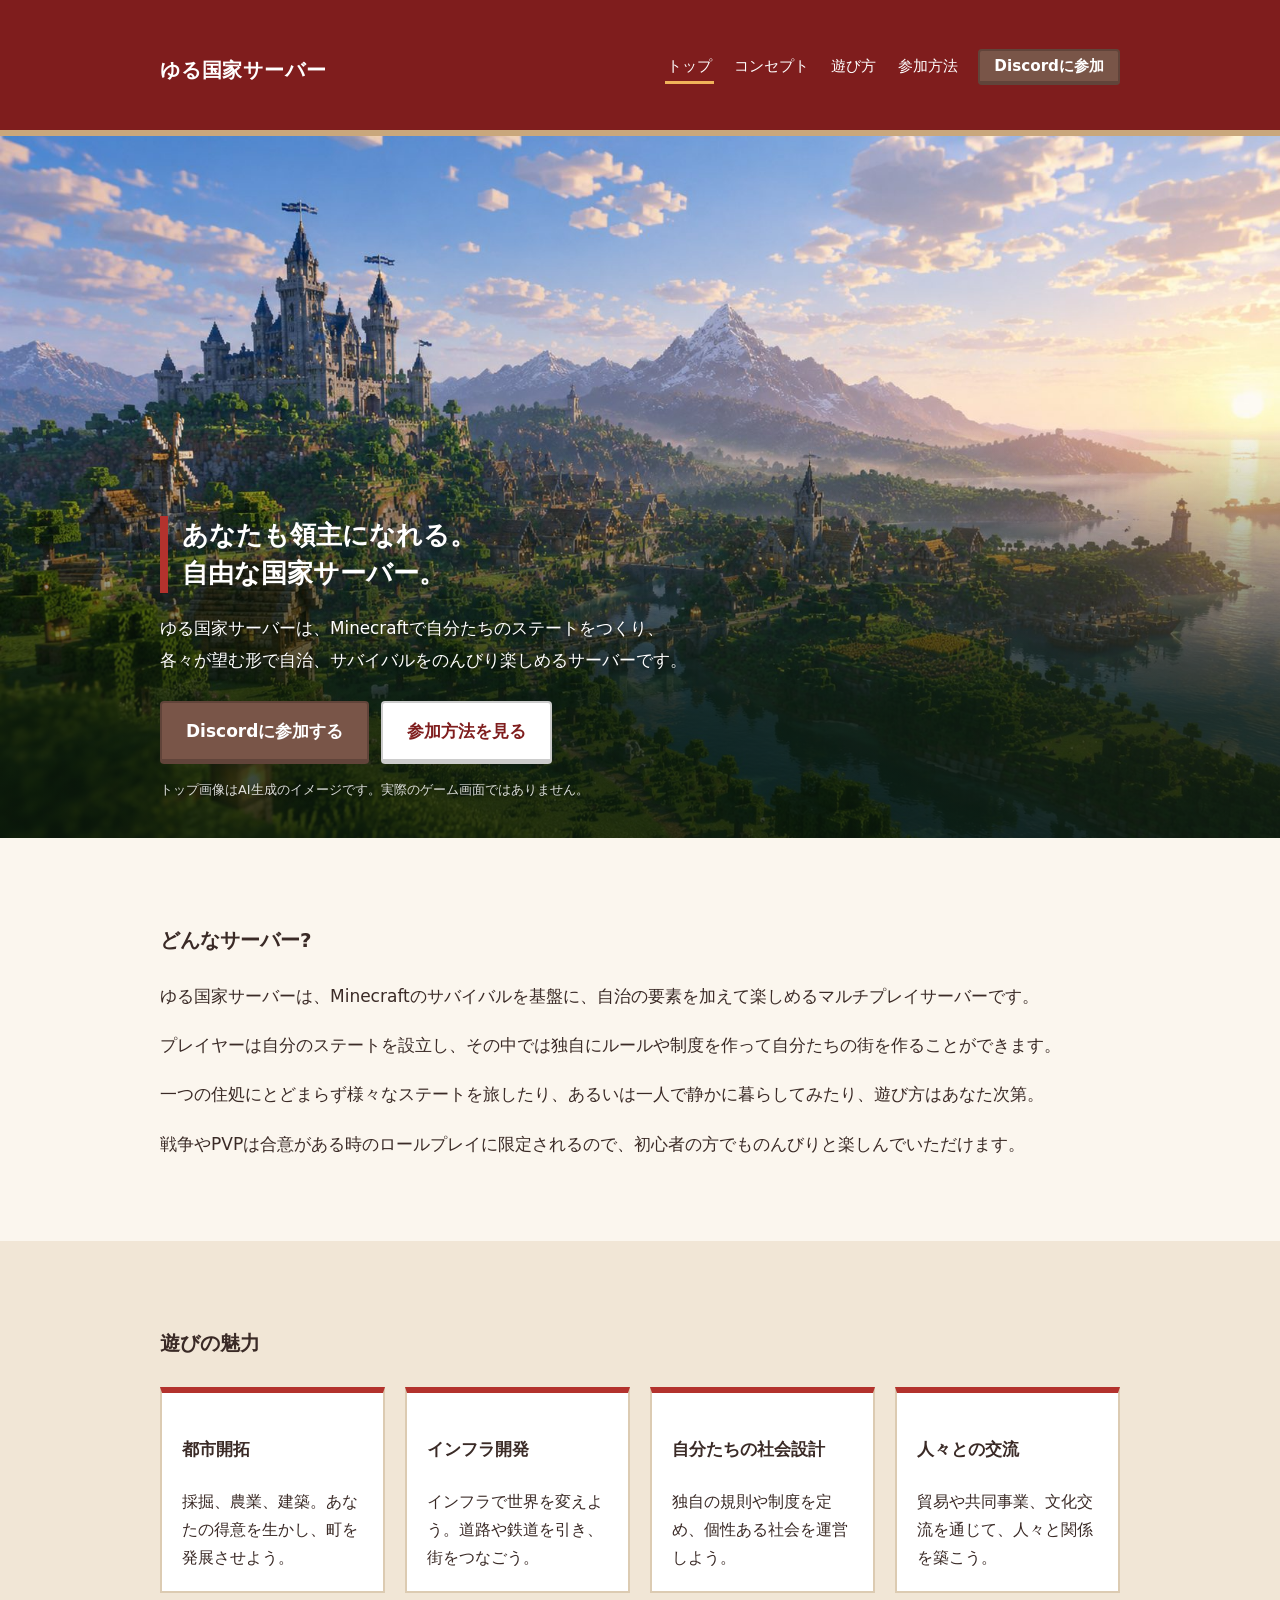
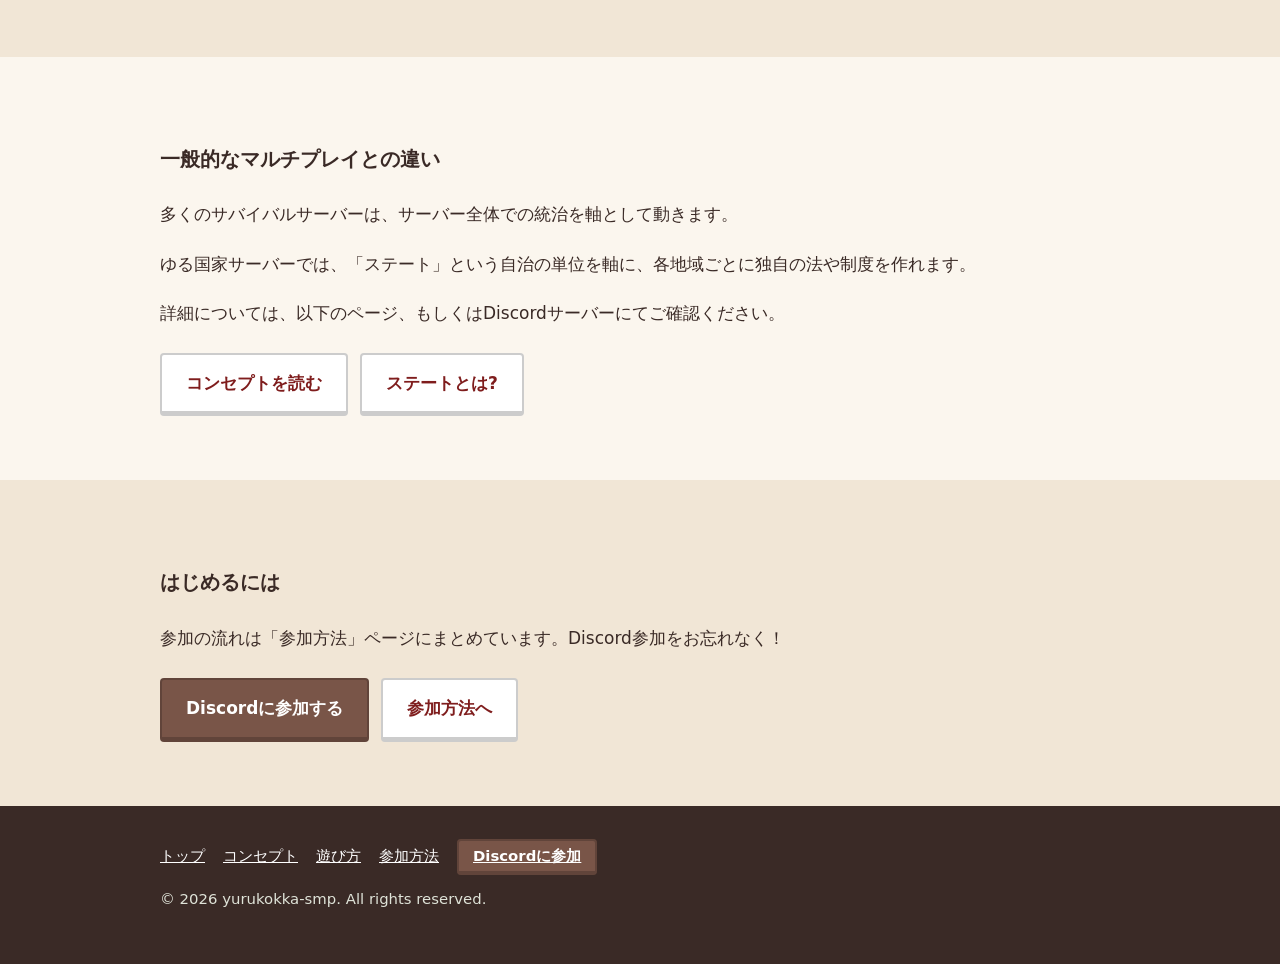
==== commit 63150c44: "4.0 h1 h2 h3タグの利用を見直した。" ====
--- a/index.html
+++ b/index.html
@@ -4,7 +4,7 @@
         <meta charset="utf-8" />
         <meta name="author" content="paper3094">
         <meta name="viewport" content="width=device-width,initial-scale=1" />
-        <title>ゆる国家サーバー | Minecraft 国家サーバー</title>
+        <title>ゆる国家サーバー</title>
         <meta name="description" content="あなたも領主になれる。自由な国家サーバー。"/>
         <link rel="stylesheet" href="assets/css/style.css" />
         <link rel="icon" href="assets/images/favicon.ico">
@@ -12,7 +12,7 @@
     <body>
         <header class="site">
             <div class="wrap">
-                <a class="mark" href="index.html">ゆる国家サーバー</a>
+                <h1 class="site-title"><a class="mark" href="index.html">ゆる国家サーバー</a></h1>
                 <nav aria-label="メインメニュー">
                     <ul>
                         <li><a href="index.html" aria-current="page">トップ</a></li>
@@ -39,7 +39,7 @@
                 />
                 <div class="hero-text">
                     <div class="wrap">
-                        <h1>あなたも領主になれる。<br />自由な国家サーバー。</h1>
+                        <h2 class="hero-title">あなたも領主になれる。<br />自由な国家サーバー。</h2>
                         <p>
                             ゆる国家サーバーは、Minecraftで自分たちのステートをつくり、<br />各々が望む形で自治、サバイバルをのんびり楽しめるサーバーです。
                         </p>
@@ -54,7 +54,7 @@
             </div>
             <section class="block">
                 <div class="wrap">
-                    <h2>どんなサーバー?</h2>
+                    <h3 class="section-title">どんなサーバー?</h3>
                     <p>ゆる国家サーバーは、Minecraftのサバイバルを基盤に、自治の要素を加えて楽しめるマルチプレイサーバーです。</p>
                     <p>プレイヤーは自分のステートを設立し、その中では独自にルールや制度を作って自分たちの街を作ることができます。</p>
                     <p>一つの住処にとどまらず様々なステートを旅したり、あるいは一人で静かに暮らしてみたり、遊び方はあなた次第。</p>
@@ -63,22 +63,22 @@
             </section>
             <section class="block alt">
                 <div class="wrap">
-                    <h2>遊びの魅力</h2>
+                    <h3 class="section-title">遊びの魅力</h3>
                     <div class="grid">
                         <div class="card">
-                            <h3>都市開拓</h3>
+                            <h4 class="card-title">都市開拓</h4>
                             <p>採掘、農業、建築。あなたの得意を生かし、町を発展させよう。</p>
                         </div>
                         <div class="card">
-                            <h3>インフラ開発</h3>
+                            <h4 class="card-title">インフラ開発</h4>
                             <p>インフラで世界を変えよう。道路や鉄道を引き、街をつなごう。</p>
                         </div>
                         <div class="card">
-                            <h3>自分たちの社会設計</h3>
+                            <h4 class="card-title">自分たちの社会設計</h4>
                             <p>独自の規則や制度を定め、個性ある社会を運営しよう。</p>
                         </div>
                         <div class="card">
-                            <h3>人々との交流</h3>
+                            <h4 class="card-title">人々との交流</h4>
                             <p>貿易や共同事業、文化交流を通じて、人々と関係を築こう。</p>
                         </div>
                     </div>
@@ -86,7 +86,7 @@
             </section>
             <section class="block">
                 <div class="wrap">
-                    <h2>一般的なマルチプレイとの違い</h2>
+                    <h3 class="section-title">一般的なマルチプレイとの違い</h3>
                     <p>多くのサバイバルサーバーは、サーバー全体での統治を軸として動きます。</p>
                     <p>ゆる国家サーバーでは、「ステート」という自治の単位を軸に、各地域ごとに独自の法や制度を作れます。</p>
                     <p>詳細については、以下のページ、もしくはDiscordサーバーにてご確認ください。</p>
@@ -98,7 +98,7 @@
             </section>
             <section class="block alt">
                 <div class="wrap">
-                    <h2>はじめるには</h2>
+                    <h3 class="section-title">はじめるには</h3>
                     <p>参加の流れは「参加方法」ページにまとめています。Discord参加をお忘れなく！</p>
                     <div class="btns">
                         <a class="btn" href="https://discord.gg/5CbJVYsCVV" target="_blank" rel="noopener"
